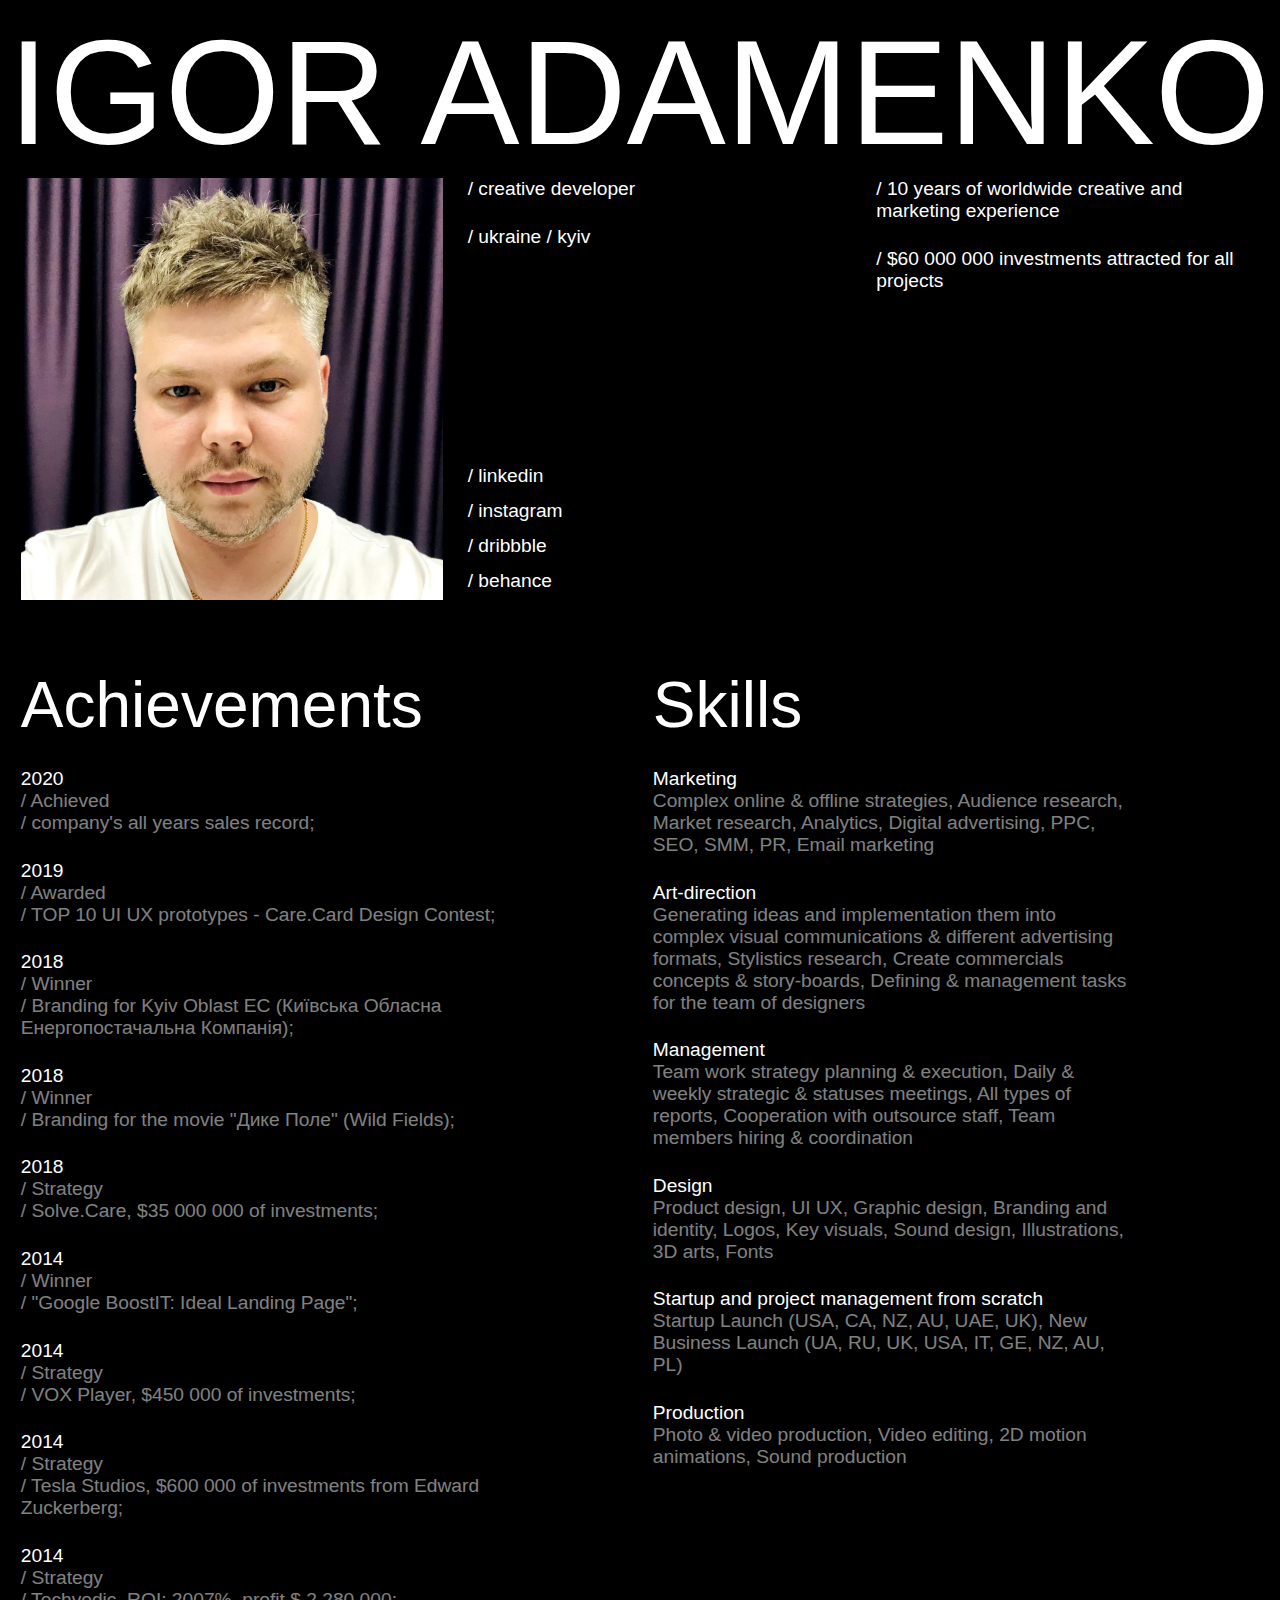
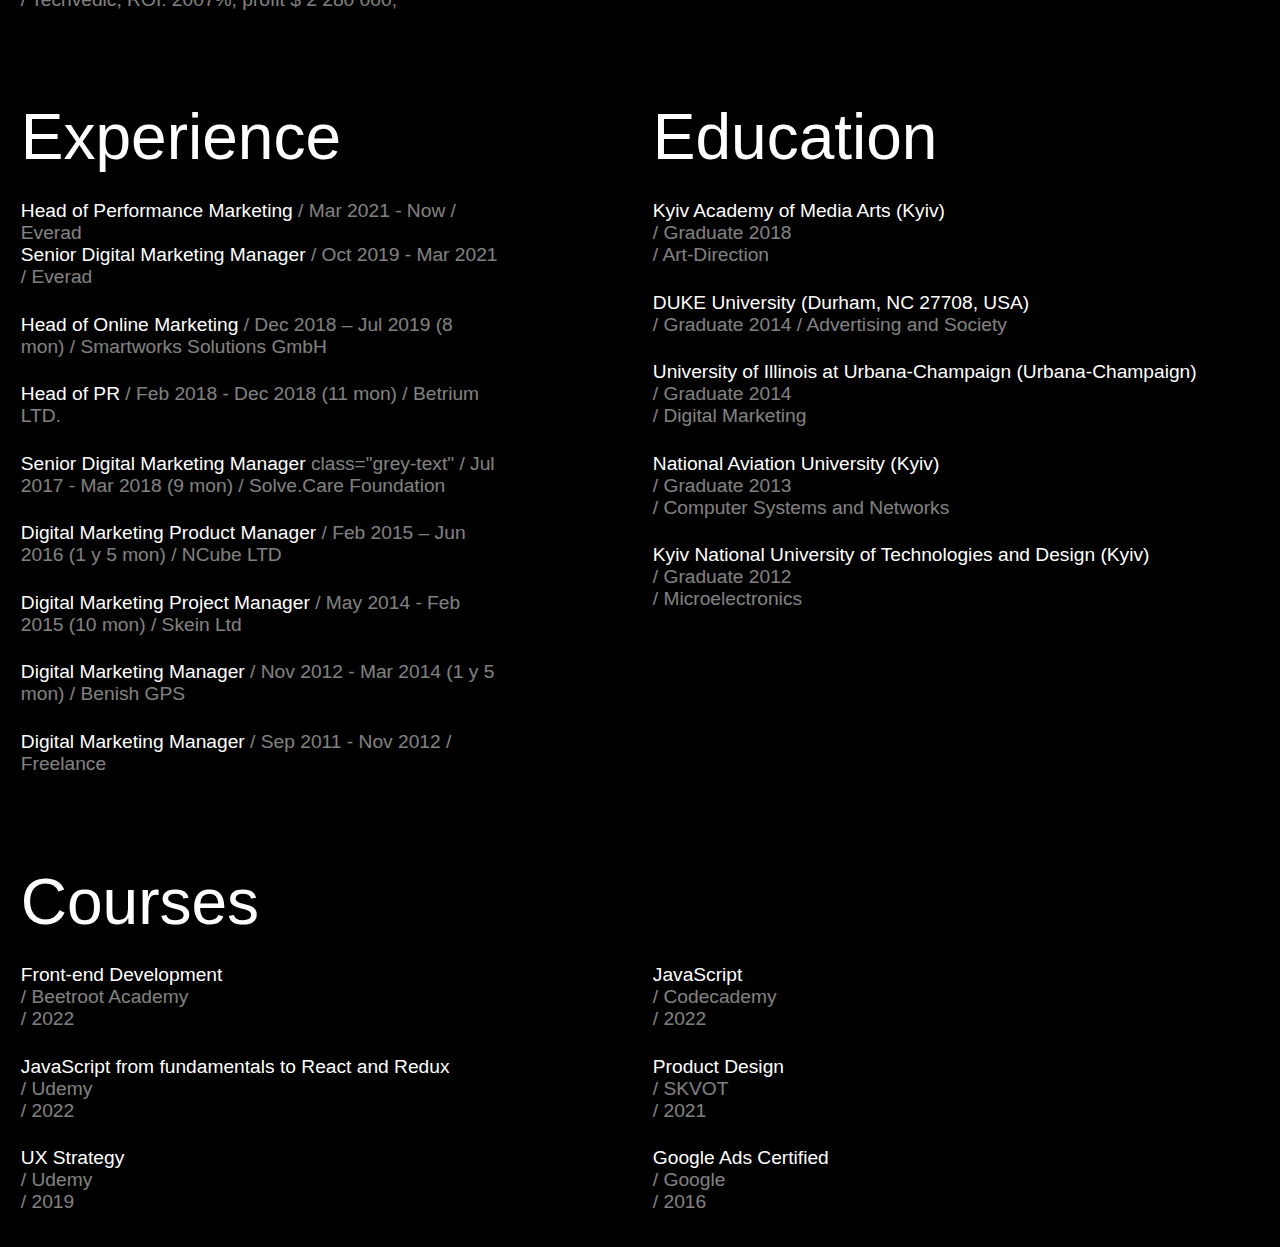
==== index.html @ ad463b47 "v1" ====
<!DOCTYPE html>
<html lang="en">
<head>
    <meta charset="UTF-8">
    <meta http-equiv="X-UA-Compatible" content="IE=edge">
    <meta name="viewport" content="width=device-width, initial-scale=1.0">
    <link rel="stylesheet" href="./stylesheet.css">
    <title>IGOR-ADAMENKO // CREATIVE DEVELOPER</title>
</head>
<body>
    <header>
        <h1>
            igor adamenko
        </h1>
    </header>
    <!-- 1st Screen section start -->
    <section class="section-row">

        <!-- Column 1 -->
        <div class="section-row__col3">
            <picture>
                <source srcset="" media="(min-width: 800px)">
                <img src="./img/profilePicture.png" alt="prodile-picture">
            </picture>
        </div>

        <!-- Column 2 -->
        <div class="section-row__col3">
            <p class="section-row__col__text">/ creative developer</p>
            <p class="section-row__col__text">/ ukraine / kyiv</p>
            <div class="section-row__col__social">
                <a class="section-row__col__social__link" href="https://www.linkedin.com/in/igor-adamenko-5a8b10105/" target="_blank">/ linkedin</a>
                <a class="section-row__col__social__link" href="https://www.instagram.com/tvkvsho/" target="_blank">/ instagram</a>
                <a class="section-row__col__social__link" href="https://dribbble.com/Lemonzillah" target="_blank">/ dribbble</a>
                <a class="section-row__col__social__link" href="https://www.behance.net/igorlemonad" target="_blank">/ behance</a>
            </div>
        </div>
        
        <!-- Column 3 -->
        <div class="section-row__col3">
            <p class="section-row__col__text">/ 10 years of worldwide creative and marketing experience</p>
            <p class="section-row__col__text">/ $60 000 000 investments attracted for all projects</p>
        </div>
    </section>
    <!-- 1st section end -->

    <!-- Achievements and Skills section start -->
    <section class="section-row">
        
        <!-- Achievements -->
        <div class="section-row__col2">
            <h2 class="section-row__col-h2">Achievements</h2>
            <div class="section-row__col2-text">
                <h3 class="section-row__col2-text-h3">
                    2020
                </h3>
                <p class="section-row__col2-text-p">
                    <span class="grey-text">
                        / Achieved<br>
                        / company's all years sales record;
                    </span>
                </p>
            </div>
            <div class="section-row__col2-text">
                <h3 class="section-row__col2-text-h3">
                    2019
                </h3>
                <p class="section-row__col2-text-p">
                    <span class="grey-text">
                        / Awarded<br>
                        / TOP 10 UI UX prototypes - Care.Card Design Contest;
                    </span>
                </p>
            </div>
            <div class="section-row__col2-text">
                <h3 class="section-row__col2-text-h3">
                    2018
                </h3>
                <p class="section-row__col2-text-p">
                    <span class="grey-text">
                        / Winner<br>
                        / Branding for Kyiv Oblast EC (Київська Обласна Енергопостачальна Компанія);
                    </span>
                </p>
            </div>
            <div class="section-row__col2-text">
                <h3 class="section-row__col2-text-h3">
                    2018
                </h3>
                <p class="section-row__col2-text-p">
                    <span class="grey-text">
                        / Winner<br>
                        / Branding for the movie "Дике Поле" (Wild Fields);
                    </span>
                </p>
            </div>
            <div class="section-row__col2-text">
                <h3 class="section-row__col2-text-h3">
                    2018
                </h3>
                <p class="section-row__col2-text-p">
                    <span class="grey-text">
                        / Strategy<br>
                        / Solve.Care, $35 000 000 of investments;
                    </span>
                </p>
            </div>
            <div class="section-row__col2-text">
                <h3 class="section-row__col2-text-h3">
                    2014
                </h3>
                <p class="section-row__col2-text-p">
                    <spa class="grey-text"n>
                        / Winner<br>
                        / "Google BoostIT: Ideal Landing Page";
                    </span>
                </p>
            </div>
            <div class="section-row__col2-text">
                <h3 class="section-row__col2-text-h3">
                    2014
                </h3>
                <p class="section-row__col2-text-p">
                    <span class="grey-text">
                        / Strategy<br>
                        / VOX Player, $450 000 of investments;
                    </span>
                </p>
            </div>
            <div class="section-row__col2-text">
                <h3 class="section-row__col2-text-h3">
                    2014
                </h3>
                <p class="section-row__col2-text-p">
                    <span class="grey-text">
                        / Strategy<br>
                        / Tesla Studios, $600 000 of investments from Edward Zuckerberg;
                    </span>
                </p>
            </div>
            <div class="section-row__col2-text">
                <h3 class="section-row__col2-text-h3">
                    2014
                </h3>
                <p class="section-row__col2-text-p">
                    <span class="grey-text">
                        / Strategy<br>
                        / Techvedic, ROI: 2007%, profit $ 2 280 000;
                    </span>
                </p>
            </div>
        </div>

        <!-- Skills -->
        <div class="section-row__col2">
            <h2 class="section-row__col-h2">Skills</h2>
            <div class="section-row__col2-text">
                <h3 class="section-row__col2-text-h3">
                    Marketing
                </h3>
                <p class="section-row__col2-text-p">
                    <span class="grey-text">
                        Complex online & offline strategies, Audience research, Market research, Analytics, Digital advertising, PPC, SEO, SMM, PR, Email marketing
                    </span>
                </p>
            </div>
            <div class="section-row__col2-text">
                <h3 class="section-row__col2-text-h3">
                    Art-direction
                </h3>
                <p class="section-row__col2-text-p">
                    <span class="grey-text">
                        Generating ideas and implementation them into complex visual communications & different advertising formats, Stylistics research, Create commercials concepts & story-boards, Defining & management tasks for the team of designers
                    </span>
                </p>
            </div>
            <div class="section-row__col2-text">
                <h3 class="section-row__col2-text-h3">
                    Management
                </h3>
                <p class="section-row__col2-text-p">
                    <span class="grey-text">
                        Team work strategy planning & execution, Daily & weekly strategic & statuses meetings, All types of reports, Cooperation with outsource staff, Team members hiring & coordination
                    </span>
                </p>
            </div>
            <div class="section-row__col2-text">
                <h3 class="section-row__col2-text-h3">
                    Design
                </h3>
                <p class="section-row__col2-text-p">
                    <span class="grey-text">
                        Product design, UI UX, Graphic design, Branding and identity, Logos, Key visuals, Sound design, Illustrations, 3D arts, Fonts
                    </span>
                </p>
            </div>
            <div class="section-row__col2-text">
                <h3 class="section-row__col2-text-h3">
                    Startup and project management from scratch
                </h3>
                <p class="section-row__col2-text-p">
                    <span class="grey-text">
                        Startup Launch (USA, CA, NZ, AU, UAE, UK), New Business Launch (UA, RU, UK, USA, IT, GE, NZ, AU, PL)
                    </span>
                </p>
            </div>
            <div class="section-row__col2-text">
                <h3 class="section-row__col2-text-h3">
                    Production
                </h3>
                <p class="section-row__col2-text-p">
                    <span class="grey-text">
                        Photo & video production, Video editing, 2D motion animations, Sound production
                    </span>
                </p>
            </div>
        </div>
    </section>
    <!-- Achievements and Skills section end -->

    <!-- Experience and Courses section start -->
    <section class="section-row">
        <!-- Experience -->
        <div class="section-row__col2">
            <h2 class="section-row__col-h2">
                Experience
            </h2>
            <div class="section-row__col2-text">
                <p class="section-row__col2-text-p">
                    Head of Performance Marketing<span class="grey-text"> / Mar 2021 - Now / Everad<br></span>
                    Senior Digital Marketing Manager<span class="grey-text"> / Oct 2019 - Mar 2021 / Everad</span>
                </p>
            </div>
            <div class="section-row__col2-text">
                <p class="section-row__col2-text-p">
                    Head of Online Marketing<span class="grey-text"> / Dec 2018 – Jul 2019 (8 mon) / Smartworks Solutions GmbH</span>
                </p>
            </div>
            <div class="section-row__col2-text">
                <p class="section-row__col2-text-p">
                    Head of PR<span class="grey-text"> / Feb 2018 - Dec 2018 (11 mon) / Betrium LTD.</span>
                </p>
            </div>
            <div class="section-row__col2-text">
                <p class="section-row__col2-text-p">
                    Senior Digital Marketing Manager<span class="grey-text"> class="grey-text" / Jul 2017 - Mar 2018 (9 mon) / Solve.Care Foundation</span>
                </p>
            </div>
            <div class="section-row__col2-text">
                <p class="section-row__col2-text-p">
                    Digital Marketing Product Manager<span class="grey-text"> / Feb 2015 – Jun 2016 (1 y 5 mon) / NCube LTD</span>
                </p>
            </div>
            <div class="section-row__col2-text">
                <p class="section-row__col2-text-p">
                    Digital Marketing Project Manager<span class="grey-text"> / May 2014 - Feb 2015 (10 mon) / Skein Ltd</span>
                </p>
            </div>
            <div class="section-row__col2-text">
                <p class="section-row__col2-text-p">
                    Digital Marketing Manager<span class="grey-text"> / Nov 2012 - Mar 2014 (1 y 5 mon) / Benish GPS</span>
                </p>
            </div>
            <div class="section-row__col2-text">
                <p class="section-row__col2-text-p">
                    Digital Marketing Manager<span class="grey-text"> / Sep 2011 - Nov 2012 / Freelance</span>
                </p>
            </div>
        </div>
        <!-- Educarion -->
        <div class="section-row__col2">
            <h2 class="section-row__col-h2">
                Education
            </h2>
            <div class="section-row__col2-text">
                <h3 class="section-row__col2-text-h3">
                    Kyiv Academy of Media Arts (Kyiv)
                </h3>
                <p class="section-row__col2-text-p"> 
                    <span class="grey-text">
                        / Graduate 2018<br>
                        / Art-Direction
                    </span>
                </p>
            </div>
            <div class="section-row__col2-text">
                <h3 class="section-row__col2-text-h3">
                    DUKE University (Durham, NC 27708, USA) 
                </h3>
                <p class="section-row__col2-text-p"> 
                    <span class="grey-text">
                        / Graduate 2014
                        / Advertising and Society
                    </span>
                </p>
            </div>
            <div class="section-row__col2-text">
                <h3 class="section-row__col2-text-h3">
                    University of Illinois at Urbana-Champaign (Urbana-Champaign)
                </h3>
                <p class="section-row__col2-text-p"> 
                    <span class="grey-text">
                        / Graduate 2014<br>
                        / Digital Marketing
                    </span>
                </p>
            </div>
            <div class="section-row__col2-text">
                <h3 class="section-row__col2-text-h3">
                    National Aviation University (Kyiv)
                </h3>
                <p class="section-row__col2-text-p"> 
                    <span class="grey-text">
                        / Graduate 2013<br>
                        / Computer Systems and Networks
                    </span>
                </p>
            </div>
            <div class="section-row__col2-text">
                <h3 class="section-row__col2-text-h3">
                    Kyiv National University of Technologies and Design (Kyiv)
                </h3>
                <p class="section-row__col2-text-p"> 
                    <span class="grey-text">
                        / Graduate 2012<br>
                        / Microelectronics
                    </span>
                </p>
            </div>
        </div>
    </section>
    <!-- Experience section end -->

    <!-- Courses section -->
    <section class="section-row courses-row">
        <h2 class="section-row__col-h2 h2-courses">
            Courses
        </h2>
            <div class="section-row__inner-box-block">
                <div class="section-row__col2">
                    <div class="section-row__col2-text">
                        <h3 class="section-row__col2-text-h3">
                            Front-end Development
                        </h3>
                        <p class="section-row__col2-text-p"> 
                            <span class="grey-text">
                                / Beetroot Academy<br>
                                / 2022
                            </span>
                        </p>
                    </div>
                    <div class="section-row__col2-text">
                        <h3 class="section-row__col2-text-h3">
                            JavaScript from fundamentals to React and Redux
                        </h3>
                        <p class="section-row__col2-text-p"> 
                            <span class="grey-text">
                                / Udemy<br>
                                / 2022
                            </span>
                        </p>
                    </div>
                    <div class="section-row__col2-text">
                        <h3 class="section-row__col2-text-h3">
                            UX Strategy
                        </h3>
                        <p class="section-row__col2-text-p"> 
                            <span class="grey-text">
                                / Udemy<br>
                                / 2019
                            </span>
                        </p>
                    </div>
                </div>
                <div class="section-row__col2">
                    <div class="section-row__col2-text">
                        <h3 class="section-row__col2-text-h3">
                            JavaScript
                        </h3>
                        <p class="section-row__col2-text-p"> 
                            <span class="grey-text">
                                / Codecademy<br>
                                / 2022
                            </span>
                        </p>
                    </div>
                    <div class="section-row__col2-text">
                        <h3 class="section-row__col2-text-h3">
                            Product Design
                        </h3>
                        <p class="section-row__col2-text-p"> 
                            <span class="grey-text">
                                / SKVOT<br>
                                / 2021
                            </span>
                        </p>
                    </div>
                    <div class="section-row__col2-text">
                        <h3 class="section-row__col2-text-h3">
                            Google Ads Certified
                        </h3>
                        <p class="section-row__col2-text-p"> 
                            <span class="grey-text">
                                / Google<br>
                                / 2016
                            </span>
                        </p>
                    </div>
                </div>
            </div>
    </section>
</body>
</html>
---- stylesheet.css ----
body{
    background-color: black;
    font-family: 'Inter', sans-serif;
    color: white;
}

h1{
    text-transform: uppercase;
    font-size: 11.6vw;
    font-weight: 500;
    margin: 0;
}

.section-row{
    display: flex;
    flex-direction: row;
}

.section-row__col3{
    display: flex;
    flex-direction: column;
    width: 33.33%;
    padding: 0 1vw 0 1vw;
}

.section-row__col2{
    display: flex;
    flex-direction: column;
    width: 50%;
    padding: 0 1vw 0 1vw;
}

picture img {
    width: 33vw;
}

.section-row__col__social{
    display: flex;
    flex-direction: column;
    margin: 15vw 0 0 0;
}

.section-row__col__social__link {
    font-size: 1.5vw;
    font-weight: lighter;
    margin: 0 0 1vw 0;
    text-decoration: none;
    color: white;
}

.section-row__col__text {
    font-size: 1.5vw;
    font-weight: lighter;
    margin: 0 0 2vw 0;
}

.section-row__col-h2 {
    font-size: 5vw;
    font-weight: 500;
    margin: 5vw 0 2vw 0;
}

.section-row__col2-text-p {
    font-size: 1.5vw;
    font-weight: lighter;
    margin: 0 10vw 2vw 0;
}

.section-row__col2-text-h3 {
    font-size: 1.5vw;
    font-weight: 500;
    margin: 0 0 0 0;
}

.grey-text{
    opacity: 50%;
}

.section-row__inner-box{
    display: block;
    padding: 0 1vw 0 1vw;
}

h2.section-row__col-h2.h2-courses {
    margin: 5vw 0 2vw 1vw;
}

.section-row__inner-box-flex{
    display: flex;
}

section.section-row.courses-row {
    display: block;
}

.section-row__inner-box-block{
    display: flex;
}
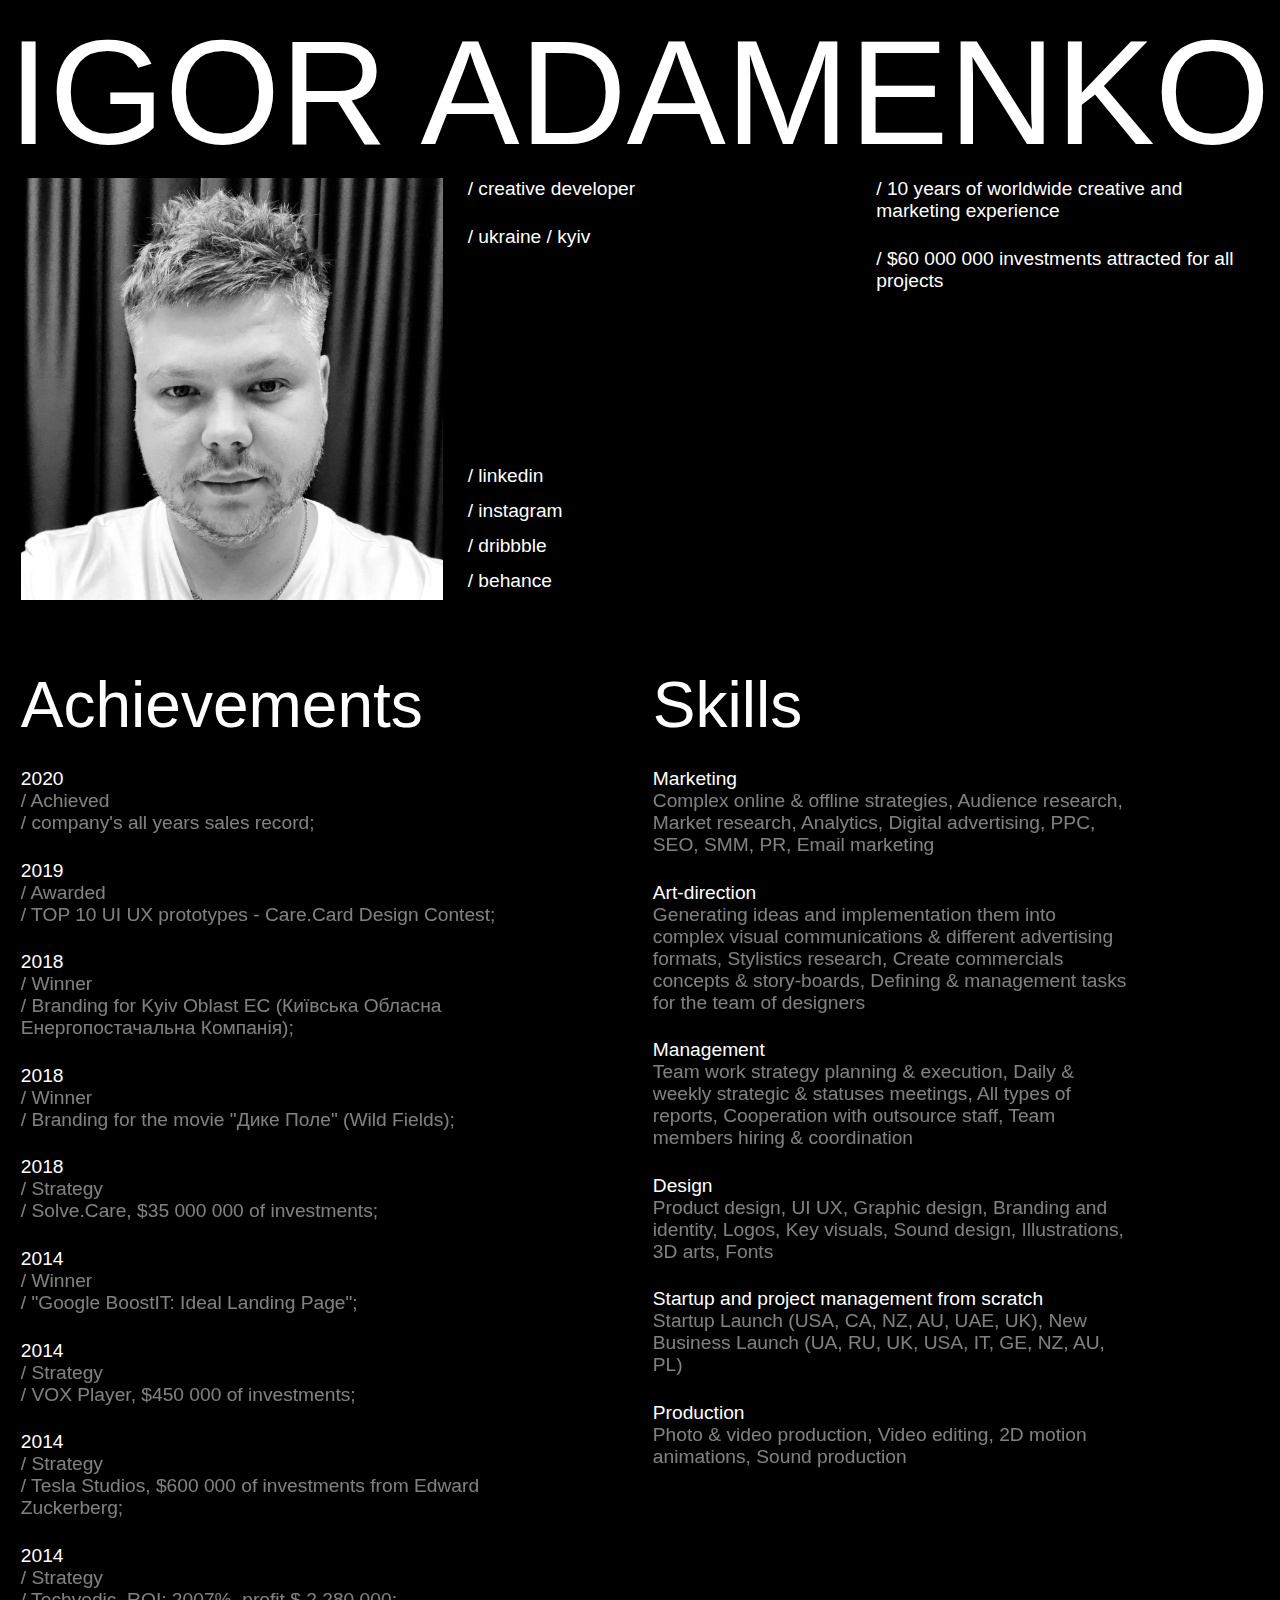
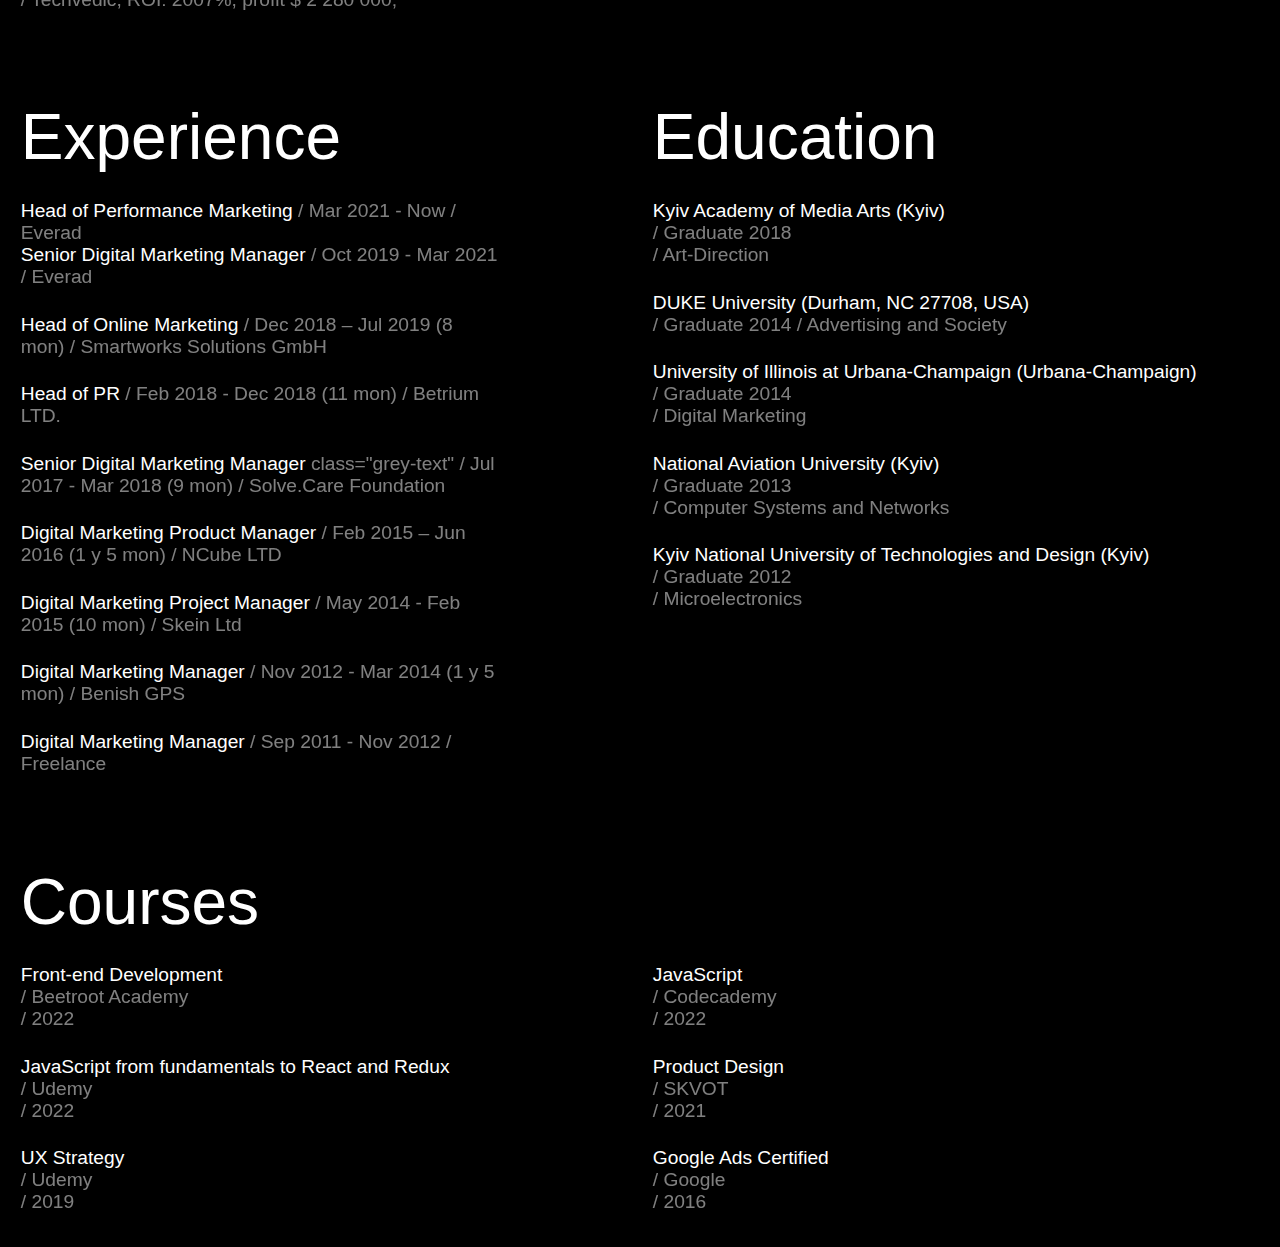
==== commit c6358fbf: "hover profile pic" ====
--- a/index.html
+++ b/index.html
@@ -20,7 +20,7 @@
         <div class="section-row__col3">
             <picture>
                 <source srcset="" media="(min-width: 800px)">
-                <img src="./img/profilePicture.png" alt="prodile-picture">
+                <img class="section-row__col3-profile-pic" src="./img/profilePicture.png" alt="prodile-picture">
             </picture>
         </div>
 
--- a/stylesheet.css
+++ b/stylesheet.css
@@ -95,4 +95,14 @@
 
 .section-row__inner-box-block{
     display: flex;
+}
+
+img.section-row__col3-profile-pic {
+    filter: grayscale(1);
+    transition: 0.5s;
+}
+
+img.section-row__col3-profile-pic:hover {
+    filter: grayscale(0);
+    transition: 0.5s;
 }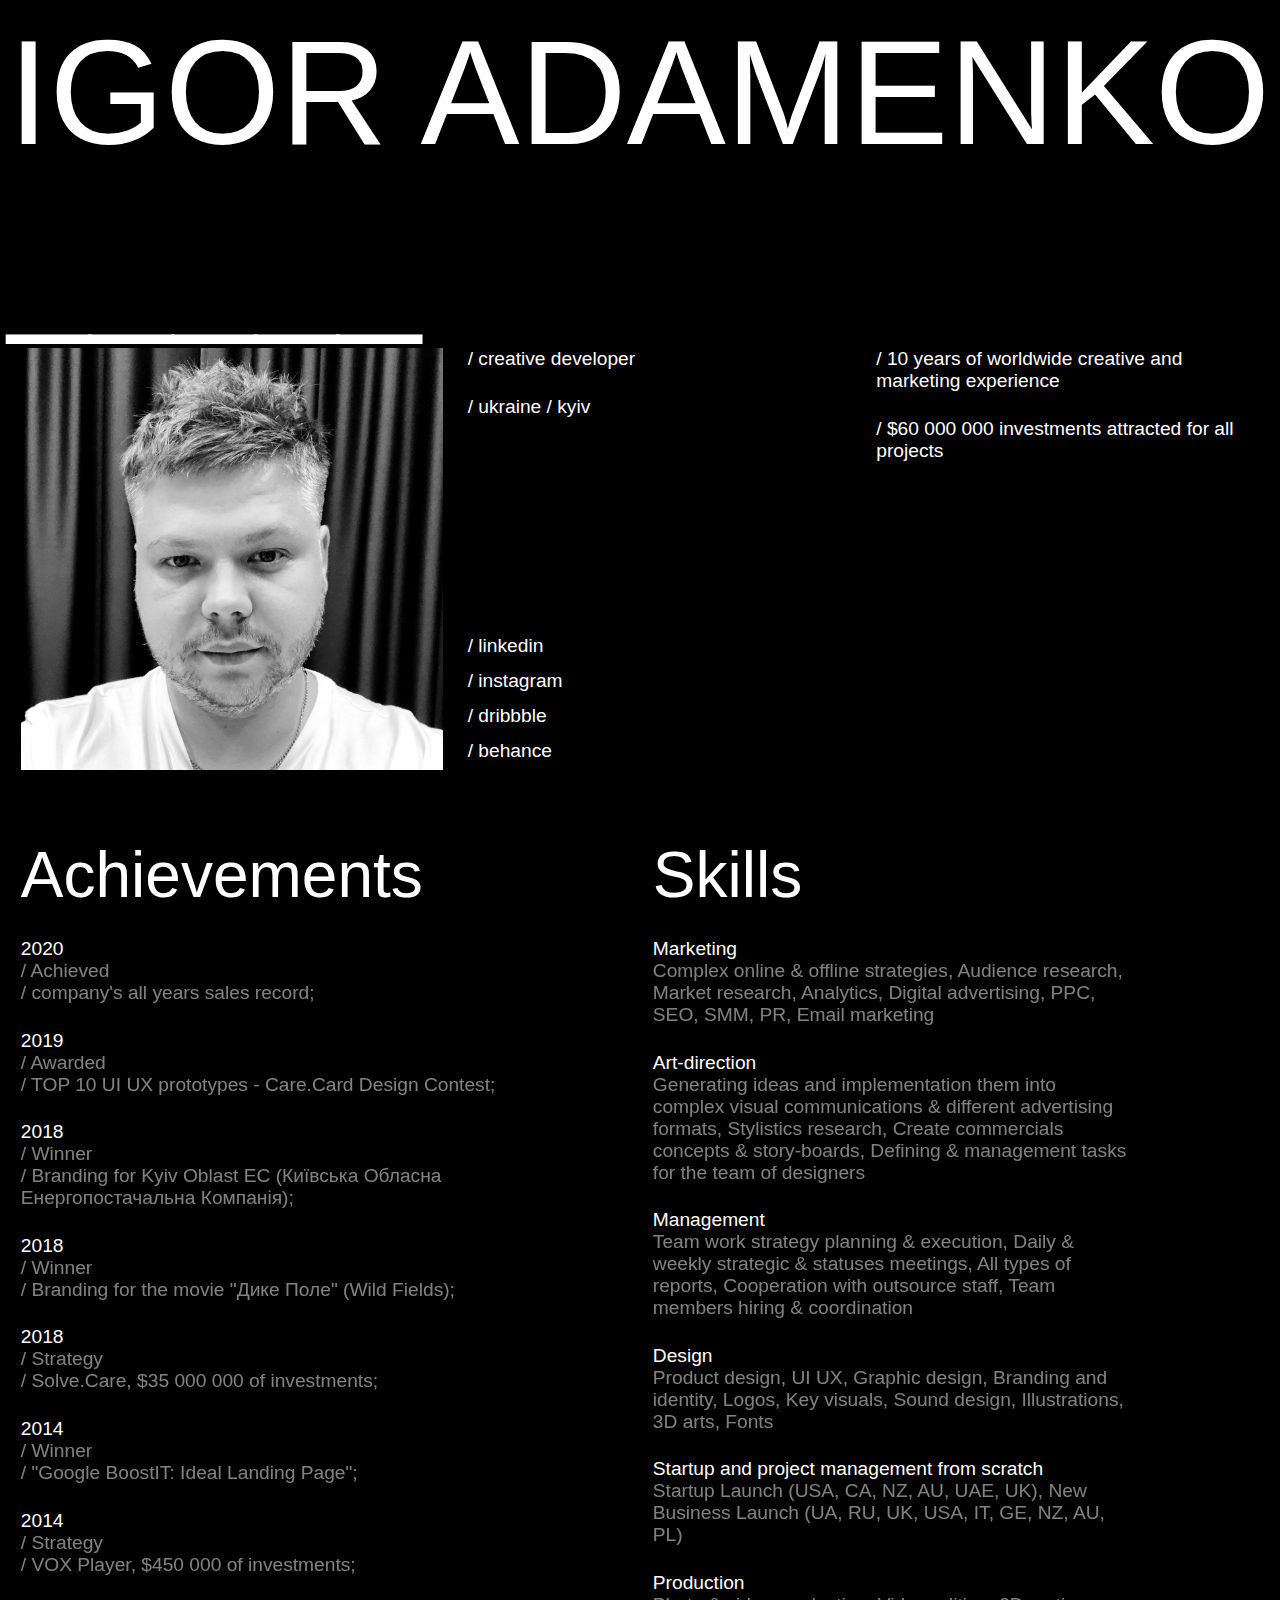
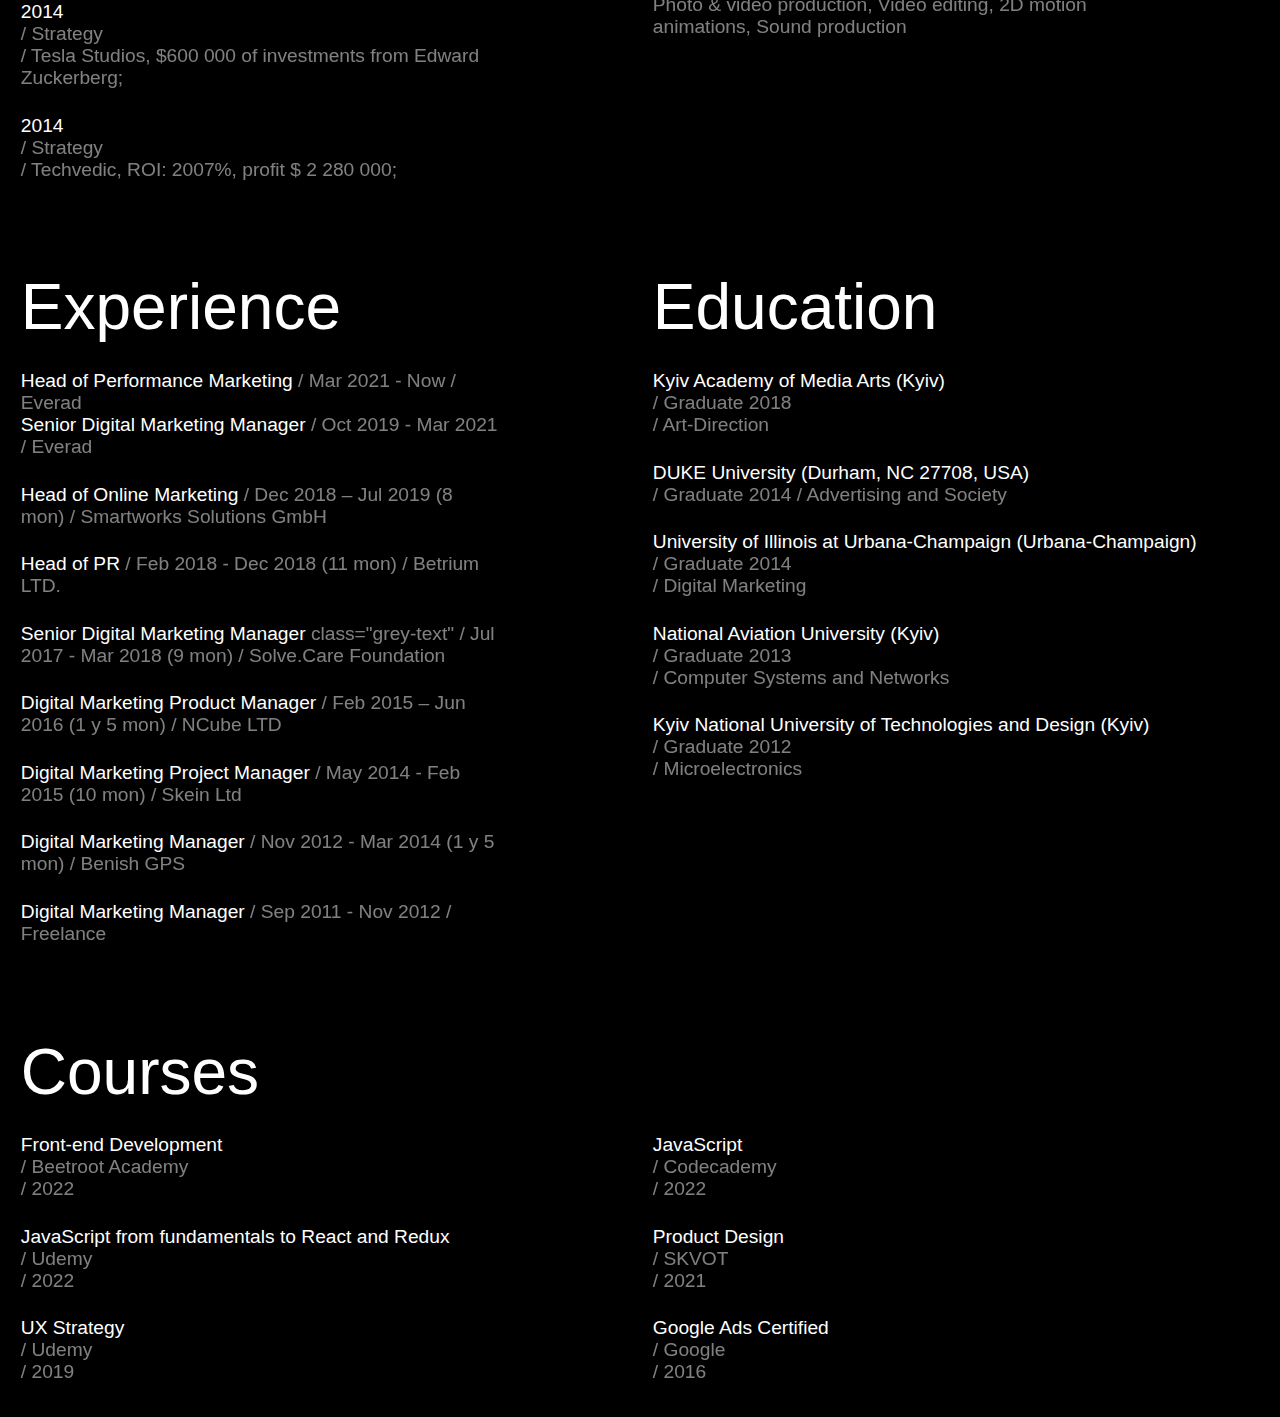
==== commit ba1a0f74: "v2" ====
--- a/index.html
+++ b/index.html
@@ -5,12 +5,12 @@
     <meta http-equiv="X-UA-Compatible" content="IE=edge">
     <meta name="viewport" content="width=device-width, initial-scale=1.0">
     <link rel="stylesheet" href="./stylesheet.css">
-    <title>IGOR-ADAMENKO // CREATIVE DEVELOPER</title>
+    <title>IGOR-ADAMENKO // // CREATIVE DEVELOPER</title>
 </head>
 <body>
     <header>
         <h1>
-            igor adamenko
+            igor adamenko _____
         </h1>
     </header>
     <!-- 1st Screen section start -->
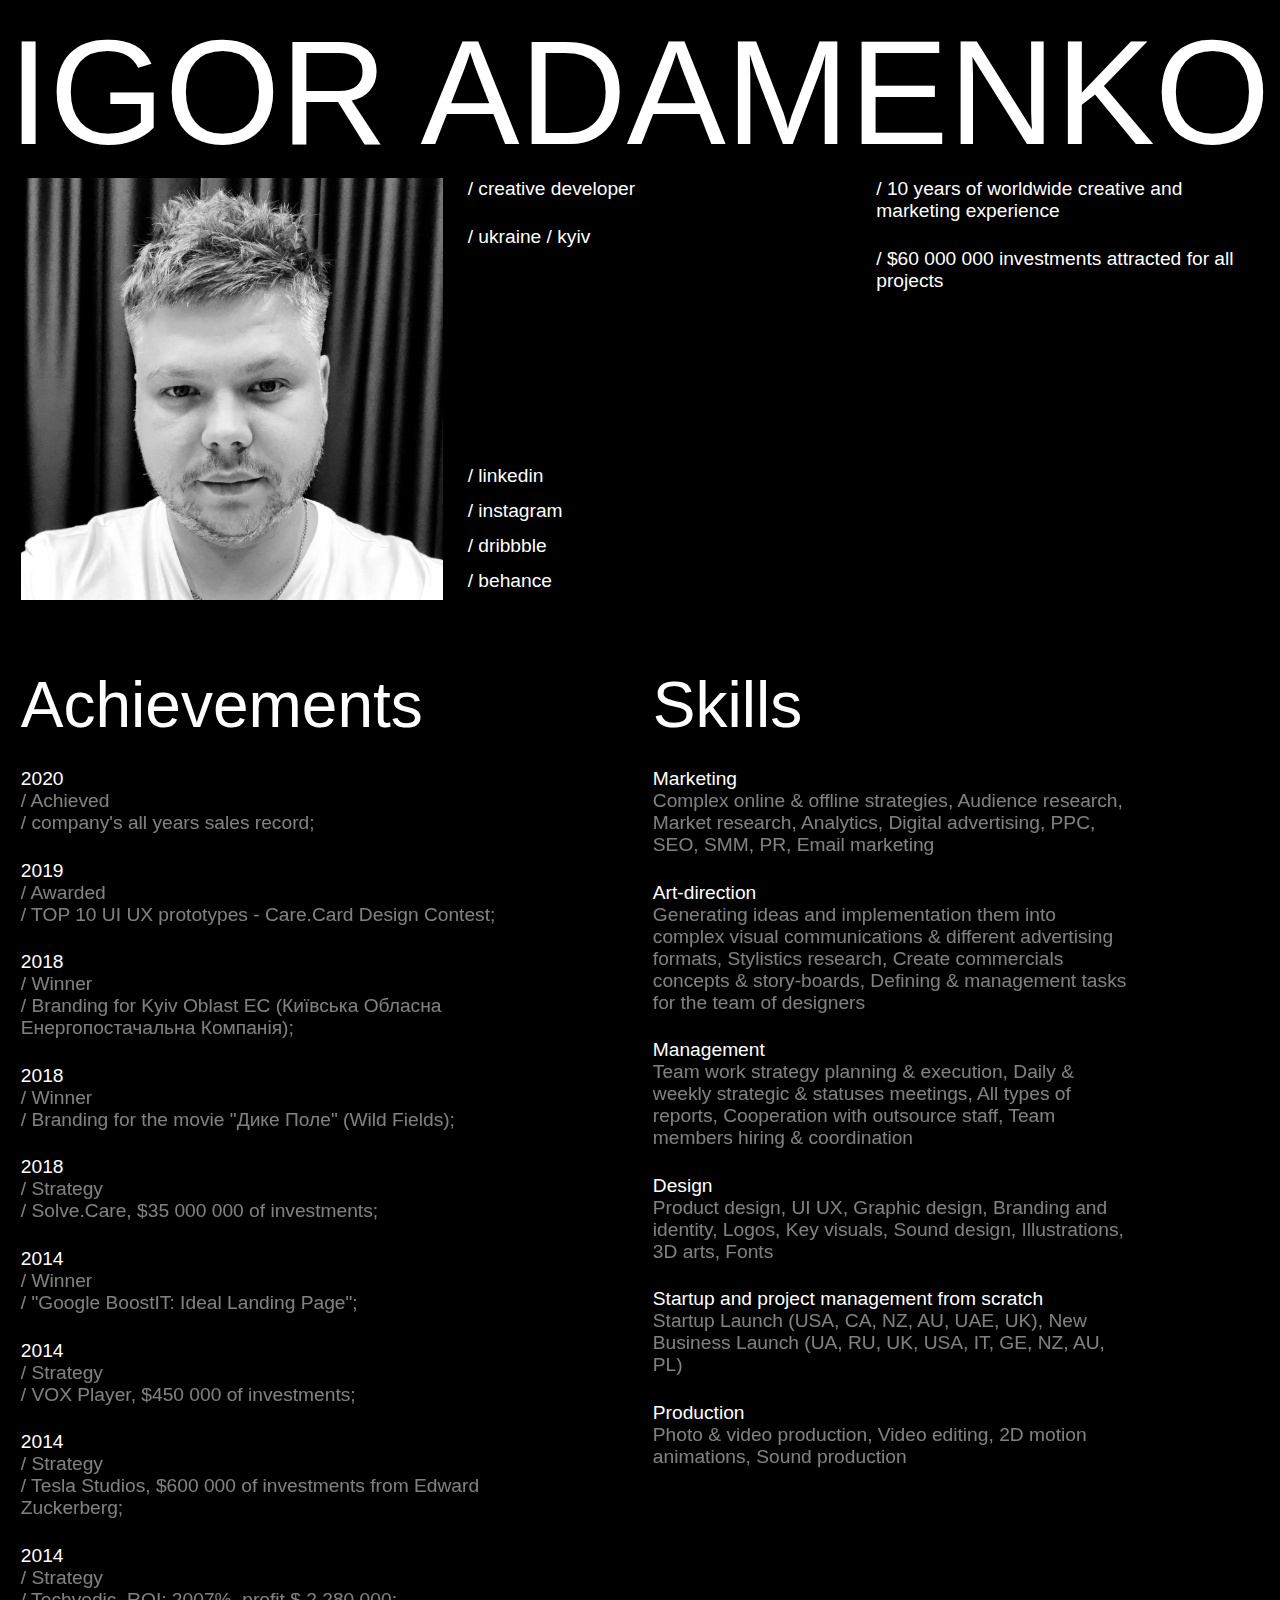
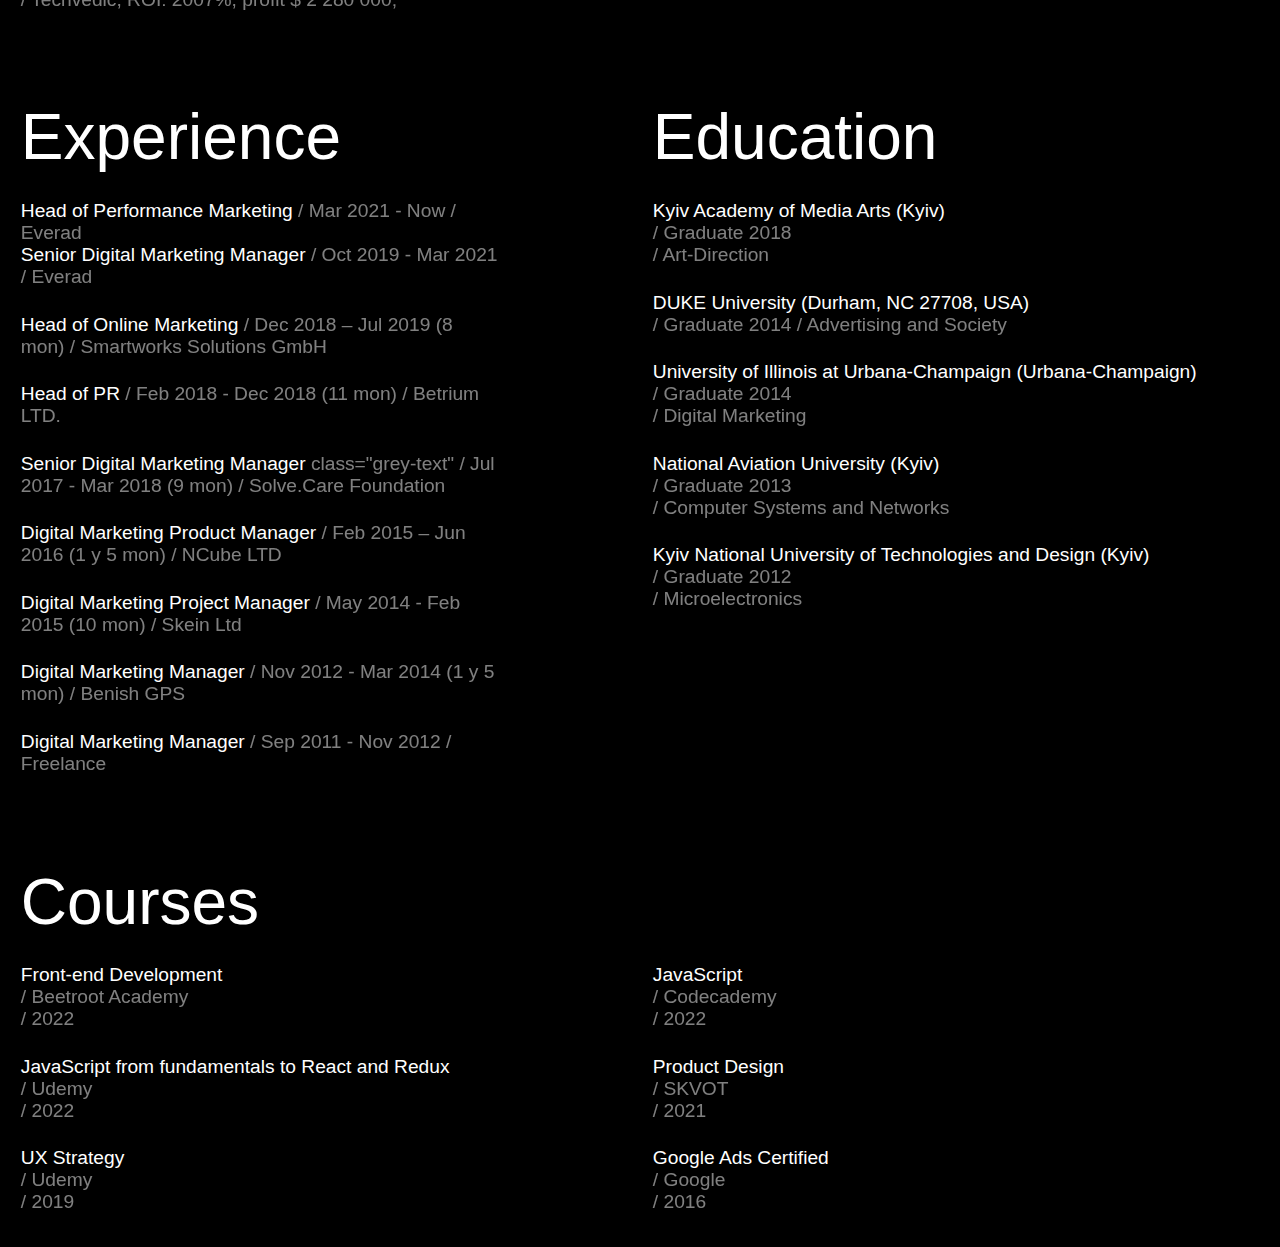
==== commit edbf8dae: "v3" ====
--- a/index.html
+++ b/index.html
@@ -10,7 +10,7 @@
 <body>
     <header>
         <h1>
-            igor adamenko _____
+            igor adamenko
         </h1>
     </header>
     <!-- 1st Screen section start -->
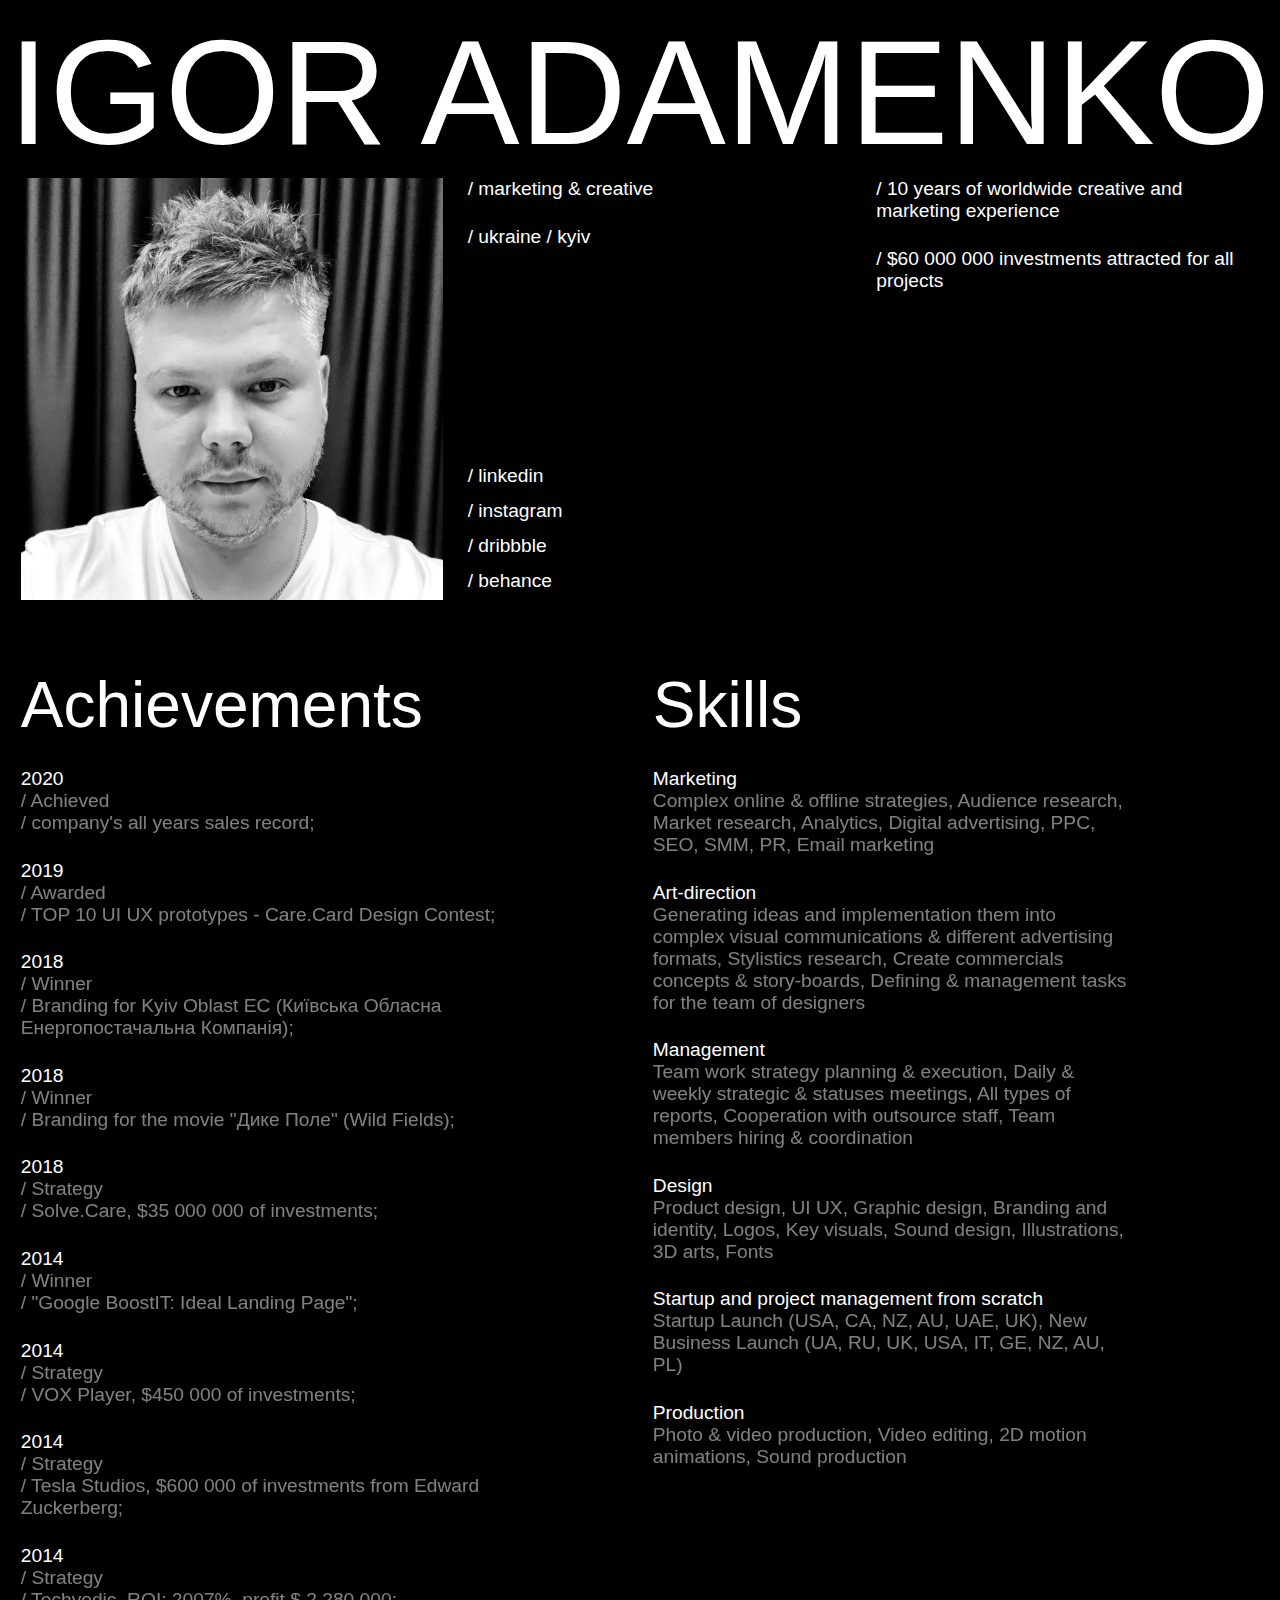
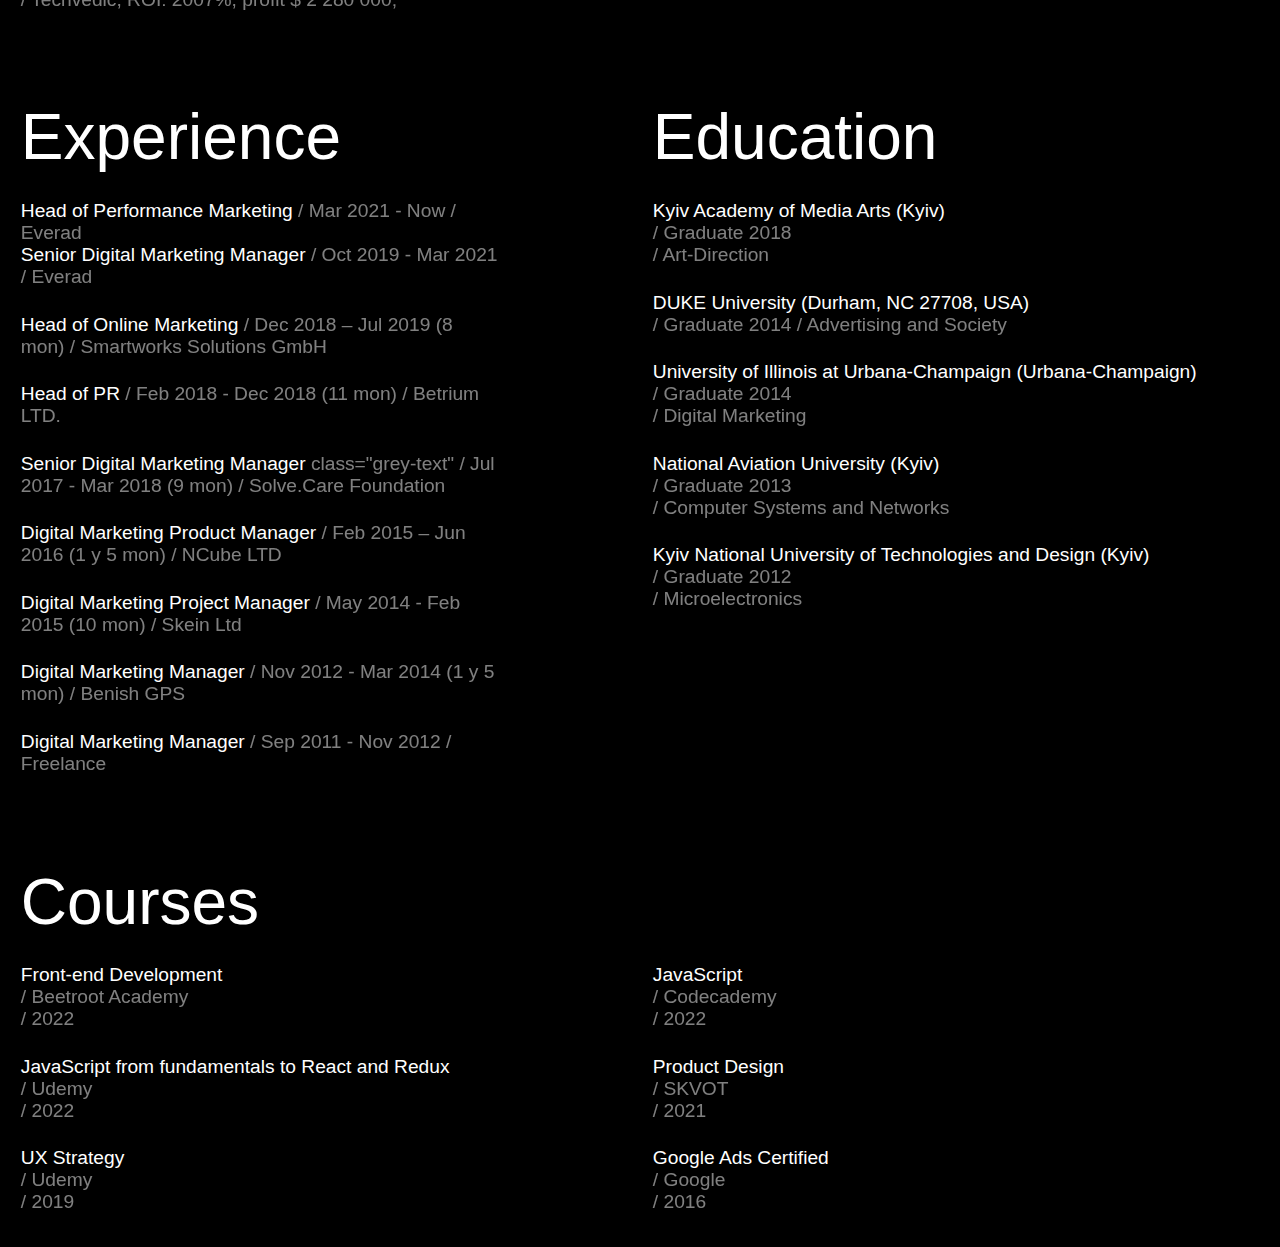
==== commit 5c78c8ab: "updated title" ====
--- a/index.html
+++ b/index.html
@@ -26,7 +26,7 @@
 
         <!-- Column 2 -->
         <div class="section-row__col3">
-            <p class="section-row__col__text">/ creative developer</p>
+            <p class="section-row__col__text">/ marketing & creative</p>
             <p class="section-row__col__text">/ ukraine / kyiv</p>
             <div class="section-row__col__social">
                 <a class="section-row__col__social__link" href="https://www.linkedin.com/in/igor-adamenko-5a8b10105/" target="_blank">/ linkedin</a>
